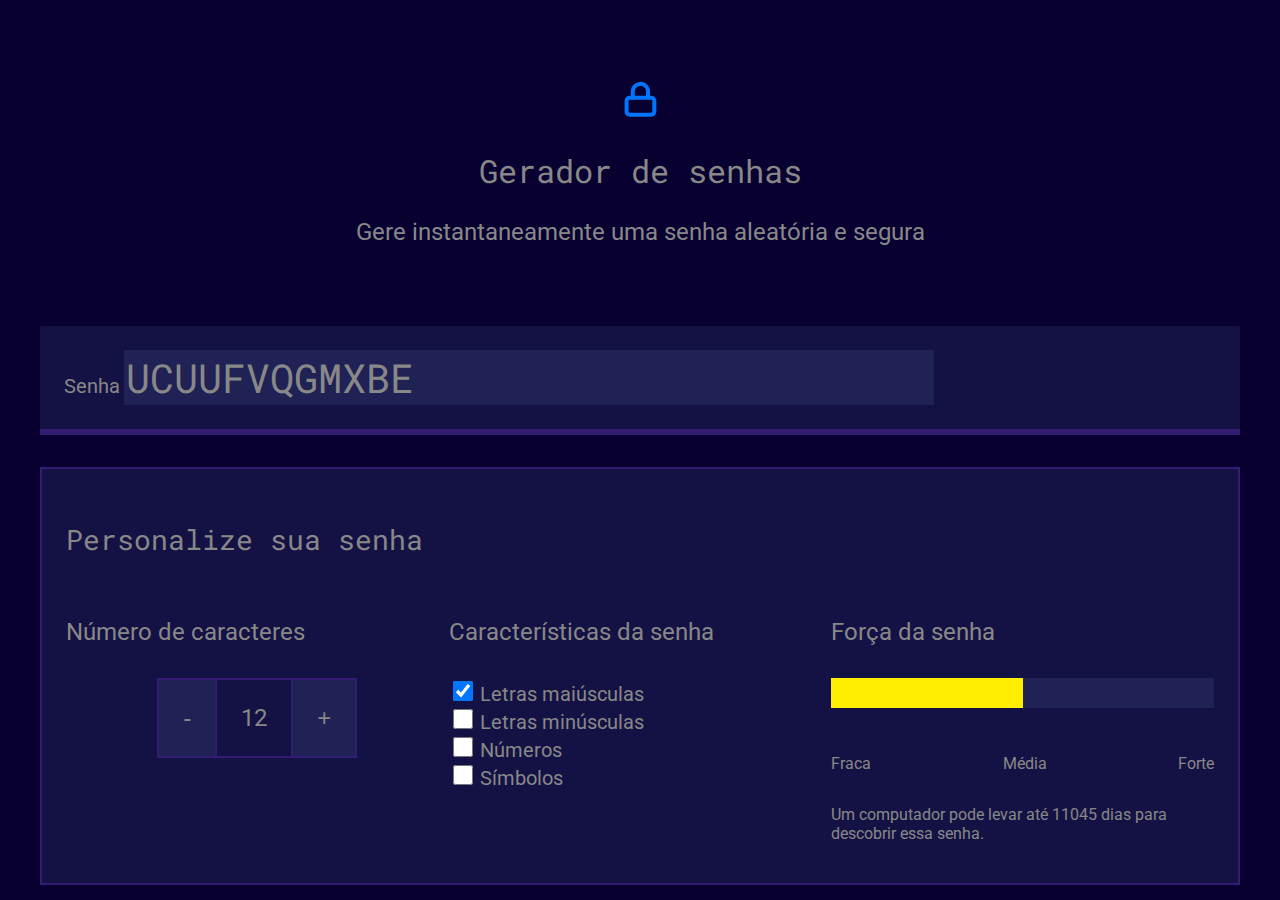
==== index.html @ f8c22328 "Add files via upload" ====
<!DOCTYPE html>
<html lang="pt-br">

<head>
    <meta charset="UTF-8">
    <meta name="viewport" content="width=device-width, initial-scale=1.0">
    <title>Gerador de senha</title>
    <link rel="stylesheet" href="style.css">
    <link rel="shortcut icon" type="unlock.svg" href="unlock.svg">
</head>









<body>
    <section class="conteudo">
        <div class="conteudo-titulo">
            <img src="unlock.svg" alt="cadeado fechado">
            <h2 class="titulo-principal">Gerador de senhas</h2>
            <h3 class="titulo-secundario">Gere instantaneamente uma senha aleatória e segura</h3>
        </div>
        <div class="conteudo-senha">
            <label for="senha">Senha</label>
            <input name="senha" type="text" id="campo-senha" readonly>
            <span class="lp-pg-tooltip-content" style="display: none;"> Gerar </span>
            </button>
        </div>

        <div class="parametro">
            <h3 class="parametro-titulo">Personalize sua senha</h3>
            <div class="parametro-coluna__senha">
                <div class="parametro-senha">
                    <h4 class="parametro-senha__titulo">Número de caracteres</h4>
                    <div class="parametro-senha-botoes">
                        <button class="parametro-senha__botao">-</button>
                        <p class="parametro-senha__texto">12</p>
                        <button class="parametro-senha__botao">+</button>
                    </div>
                </div>               
                <div class="parametro-senha">
                    <h4 class="parametro-senha__titulo">Características da senha</h4>
                    <div class="parametro-senha-checkbox">
                        <input name="maiusculo" type="checkbox" class="checkbox" checked>
                        <label for="maiusculo">Letras maiúsculas</label>
                    </div>
                    <div class="parametro-senha-checkbox">
                        <input name="minusculo" type="checkbox" class="checkbox">
                        <label for="minusculo">Letras minúsculas</label>
                    </div>
                    <div class="parametro-senha-checkbox">
                        <input name="numero" type="checkbox" class="checkbox">
                        <label for="numero">Números</label>
                    </div>
                    <div class="parametro-senha-checkbox">
                        <input name="simbolo" type="checkbox" class="checkbox">
                        <label for="simbolo">Símbolos</label>
                    </div>
                </div>
                <div class="parametro-senha">
                    <h4 class="parametro-senha__titulo">Força da senha</h4>
                    <div class="barra"></div>
                    <div class="forca fraca"></div>
                    <div class="parametro-senha-textos">
                        <p>Fraca</p>
                        <p>Média</p>
                        <p>Forte</p>
                    </div>
                    <p class="entropia"></p>
                </div>
            </div>
        </div>
    </section>
    <script src="main.js"></script>
</body> 
</html>
---- style.css ----
@import url('https://fonts.googleapis.com/css2?family=Roboto&family=Roboto+Mono&display=swap');

:root{
    --branco: rgb(136, 136, 136);
    --cor-de-fundo: #070030;
    --fundo-senha: #667cb925;
    --fundo-texto: #667cb925;
    --borda: #331d72;
    --roboto: 'Roboto', sans-serif;
    --roboto-mono: 'Roboto Mono', monospace;
}

*{
    font-weight: 400;
}

body{
    color: var(--branco);
    background-color: var(--cor-de-fundo);
    font-family: var(--roboto);
}

.titulo-principal{
    font-family: var(--roboto-mono);
    font-size: 32px;
}

.titulo-secundario{
    font-size: 24px;
}

.conteudo-titulo{
    text-align: center;
    margin-top: 80px;
}

.conteudo-senha{
    margin-top: 80px; 
    background: var(--fundo-senha);
    padding: 24px;
    border-bottom: 6px solid var(--borda);
}

#campo-senha{
    background-color: var(--fundo-senha);
    border: none;
    color: var(--branco);
    font-family: var(--roboto-mono);
    font-size: 40px;
    width: 70%;
}

#campo-senha:focus{
    outline: none;
}

.conteudo{
    max-width: 1200px;
    margin: 0 auto;
}

.parametro{
    background-color: var(--fundo-texto);
    border: 2px solid var(--borda);
    margin-top: 32px;
    padding: 24px;
}

.parametro-titulo{
    font-family: var(--roboto-mono);
    font-size: 28px;
}

.parametro-senha__titulo{
    font-size:24px;
}

.parametro-coluna__senha{
    display: flex;
    flex-direction: column;
    justify-content: center;
}
.parametro-senha{
    width: 50%;
    margin: 0 auto;
}

.parametro-senha-botoes{
    display: flex;
    justify-content: center;
}

.parametro-senha__botao{
    background-color: var(--fundo-texto);
    color: var(--branco);
    border: 2px solid var(--borda);
    padding: 24px;
    font-size: 24px;
    cursor: pointer;
}
.parametro-senha__texto{
    padding: 24px;
    border-top: 2px solid var(--borda);
    border-bottom: 2px solid var(--borda);
    margin: 0;
    font-size: 24px;
}

label{
    font-size: 20px;
}

.checkbox{
    width: 20px;
    height: 20px;
    cursor: pointer;
}

.barra{
    background-color: var(--fundo-senha);
    height: 30px;
    width: 100%;
}
.forca{
    height: 30px;
    position: relative;
    bottom: 30px;
}
.fraca{
    width: 25%;
    background-color: #ff0000; 
}
.media{
    background-color: #ffee00;
    width: 50%;
}
.forte{
    background-color: #15ff00;
    width: 100%;
}

.parametro-senha-textos{
    display: flex;
    justify-content: space-between;
}


@media screen and (min-width: 768px) {
    .parametro-coluna__senha{
        flex-direction: row;
    }
}
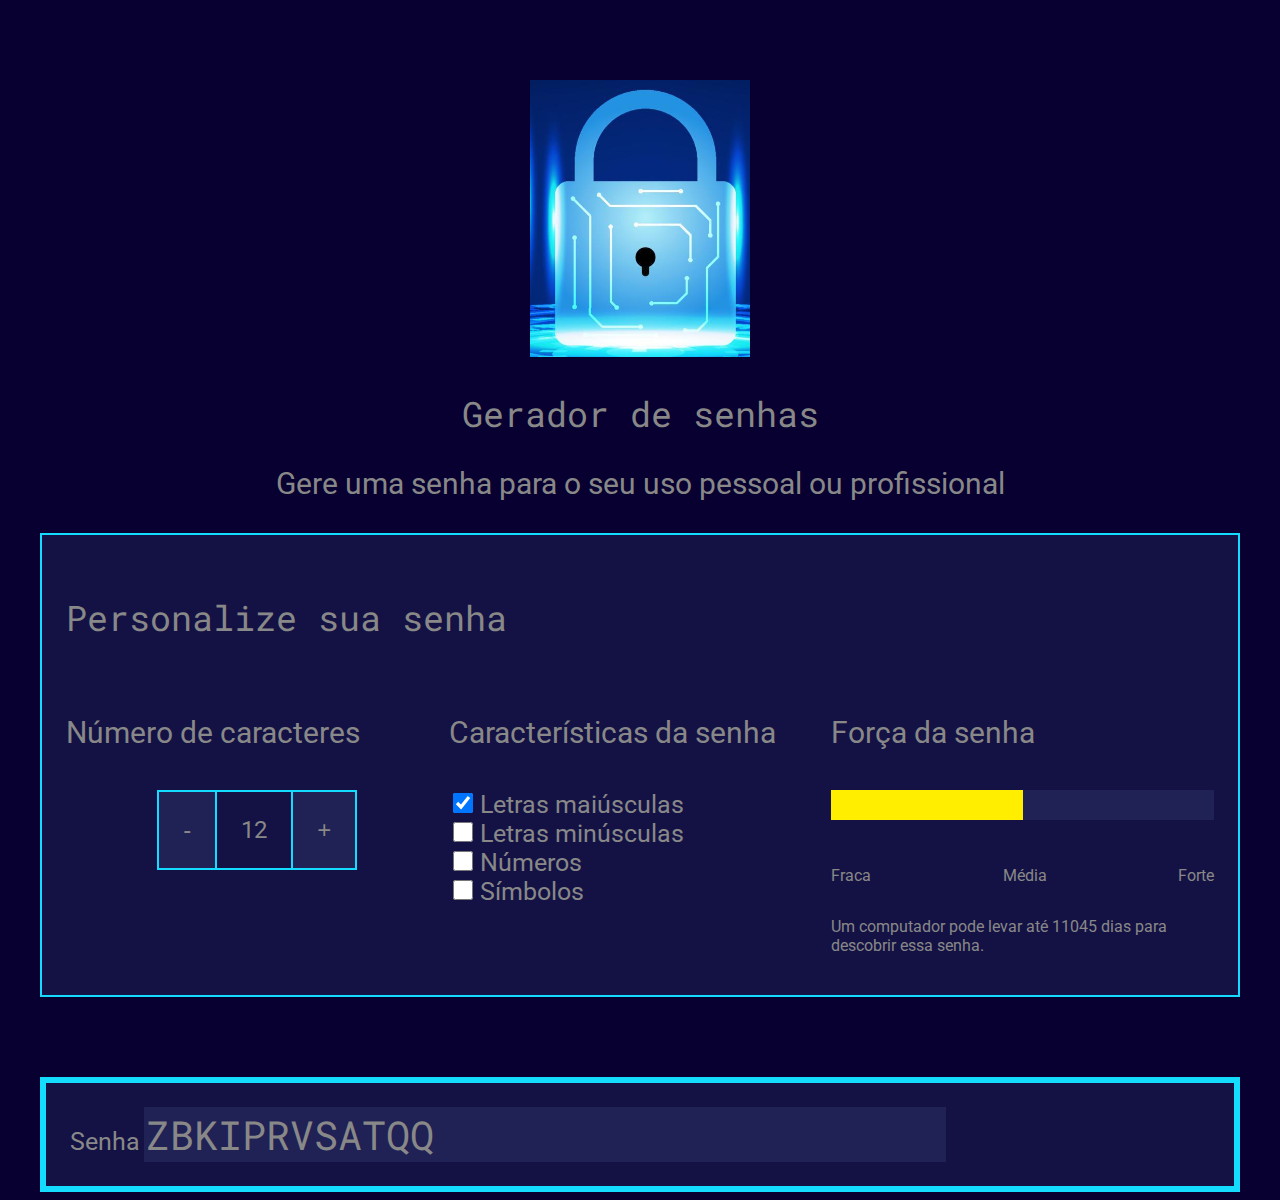
==== commit bfb78f8f: "Add files via upload" ====
--- a/index.html
+++ b/index.html
@@ -20,17 +20,11 @@
 <body>
     <section class="conteudo">
         <div class="conteudo-titulo">
-            <img src="unlock.svg" alt="cadeado fechado">
+            <img src="cadeado.png" alt="cadeado fechado">
             <h2 class="titulo-principal">Gerador de senhas</h2>
-            <h3 class="titulo-secundario">Gere instantaneamente uma senha aleatória e segura</h3>
+            <h3 class="titulo-secundario">Gere uma senha para o seu uso pessoal ou profissional</h3>
         </div>
-        <div class="conteudo-senha">
-            <label for="senha">Senha</label>
-            <input name="senha" type="text" id="campo-senha" readonly>
-            <span class="lp-pg-tooltip-content" style="display: none;"> Gerar </span>
-            </button>
-        </div>
-
+       
         <div class="parametro">
             <h3 class="parametro-titulo">Personalize sua senha</h3>
             <div class="parametro-coluna__senha">
@@ -70,10 +64,18 @@
                         <p>Média</p>
                         <p>Forte</p>
                     </div>
+                    
                     <p class="entropia"></p>
                 </div>
             </div>
         </div>
+        <div class="conteudo-senha">
+            <label for="senha">Senha</label>
+            <input name="senha" type="text" id="campo-senha" readonly>
+            <span class="lp-pg-tooltip-content" style="display: none;"> Gerar </span>
+            </button>
+        </div>
+
     </section>
     <script src="main.js"></script>
 </body> 
--- a/style.css
+++ b/style.css
@@ -5,7 +5,7 @@
     --cor-de-fundo: #070030;
     --fundo-senha: #667cb925;
     --fundo-texto: #667cb925;
-    --borda: #331d72;
+    --borda: #13dcff;
     --roboto: 'Roboto', sans-serif;
     --roboto-mono: 'Roboto Mono', monospace;
 }
@@ -22,11 +22,11 @@
 
 .titulo-principal{
     font-family: var(--roboto-mono);
-    font-size: 32px;
+    font-size: 35px;
 }
 
 .titulo-secundario{
-    font-size: 24px;
+    font-size: 30px;
 }
 
 .conteudo-titulo{
@@ -38,7 +38,7 @@
     margin-top: 80px; 
     background: var(--fundo-senha);
     padding: 24px;
-    border-bottom: 6px solid var(--borda);
+    border: 6px solid var(--borda);
 }
 
 #campo-senha{
@@ -67,12 +67,13 @@
 }
 
 .parametro-titulo{
+
     font-family: var(--roboto-mono);
-    font-size: 28px;
+    font-size: 35px;
 }
 
 .parametro-senha__titulo{
-    font-size:24px;
+    font-size:30px;
 }
 
 .parametro-coluna__senha{
@@ -107,7 +108,7 @@
 }
 
 label{
-    font-size: 20px;
+    font-size: 25px;
 }
 
 .checkbox{
